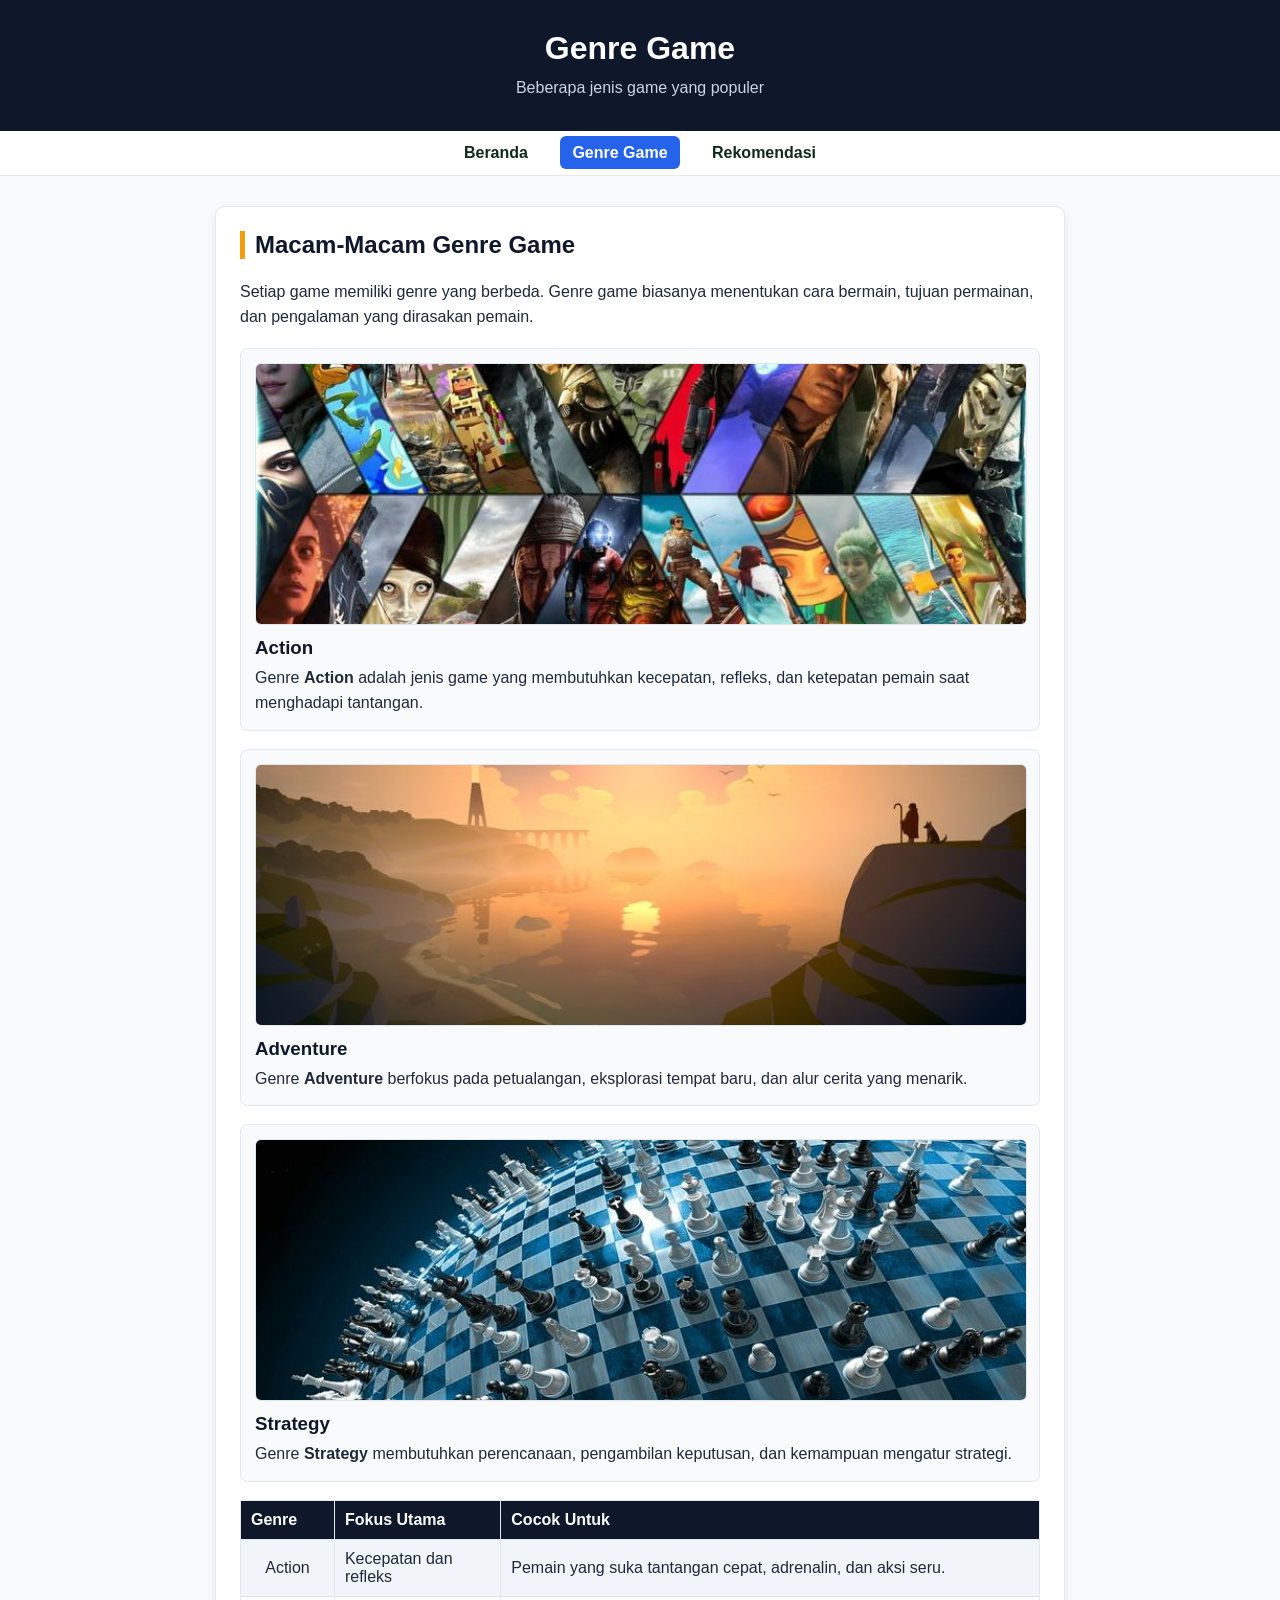
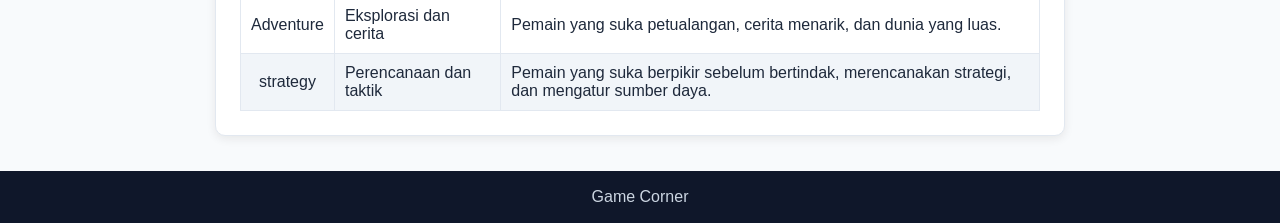
==== genre.html @ 5d0e0b6d "upload tugas uts web client development" ====
<!DOCTYPE html>
<html lang="id">
<head>
  <meta charset="UTF-8">
  <meta name="viewport" content="width=device-width, initial-scale=1.0">
  <title>Genre Game</title>
  <link rel="stylesheet" href="style.css">
</head>
<body>

  <header>
    <h1>Genre Game</h1>
    <p>Beberapa jenis game yang populer</p>
  </header>

  <nav>
    <a href="index.html">Beranda</a>
    <a href="genre.html" class="aktif">Genre Game</a>
    <a href="rekomendasi.html">Rekomendasi</a>
  </nav>

  <main>
    <section>
      <h2>Macam-Macam Genre Game</h2>

      <p>
        Setiap game memiliki genre yang berbeda. Genre game biasanya menentukan
        cara bermain, tujuan permainan, dan pengalaman yang dirasakan pemain.
      </p>

      <div class="genre-list">

        <div class="genre-item">
          <img src="action.jpg">
          <h3>Action</h3>
          <p>
            Genre <strong>Action</strong> adalah jenis game yang membutuhkan
            kecepatan, refleks, dan ketepatan pemain saat menghadapi tantangan.
          </p>
        </div>

        <div class="genre-item">
          <img src="adventure.jpg">
          <h3>Adventure</h3>
          <p>
            Genre <strong>Adventure</strong> berfokus pada petualangan,
            eksplorasi tempat baru, dan alur cerita yang menarik.
          </p>
        </div>

        <div class="genre-item">
          <img src="strategy.jpg">
          <h3>Strategy</h3>
          <p>
            Genre <strong>Strategy</strong> membutuhkan perencanaan,
            pengambilan keputusan, dan kemampuan mengatur strategi.
          </p>
        </div>

      </div>

<table>
  <tr>
    <th>Genre</th>
    <th>Fokus Utama</th>
    <th>Cocok Untuk</th>
  </tr>
  <tr>
    <td style="text-align: center;">Action</td>
    <td>Kecepatan dan refleks</td>
    <td>
      Pemain yang suka tantangan cepat, adrenalin, dan aksi seru.
    </td>
  </tr>
  <tr>
    <td style="text-align: center;">Adventure</td>
    <td>Eksplorasi dan cerita</td>
    <td>
      Pemain yang suka petualangan, cerita menarik, dan dunia yang luas.
    </td>
  </tr>
  <tr>
    <td style="text-align: center;">strategy</td>
    <td>Perencanaan dan taktik</td>
    <td>
      Pemain yang suka berpikir sebelum bertindak, merencanakan strategi, dan mengatur sumber daya.
    </td>
  </tr>
</table>
    </section>
  </main>

  <footer>
    <p>Game Corner</p>
  </footer>

</body>
</html>
---- style.css ----
body {
  margin: 0;
  font-family: Arial, sans-serif;
  background-color: #f8fafc;
  color: #1e293b;
}

header {
  background-color: #0f172a;
  color: white;
  text-align: center;
  padding: 30px 15px;
}

header h1 {
  margin: 0 0 8px;
}

header p {
  margin: 0;
  color: #cbd5e1;
}

nav {
  background-color: white;
  text-align: center;
  padding: 13px;
  border-bottom: 1px solid #e2e8f0;
}

nav a {
  color: #0f2a1c;
  text-decoration: none;
  margin: 0 8px;
  padding: 8px 12px;
  font-weight: bold;
  border-radius: 6px;
}

nav a:hover {
  background-color: #e0f2fe;
  color: #0369a1;
}

nav a.aktif {
  background-color: #2563eb;
  color: white;
}

main {
  max-width: 850px;
  margin: 30px auto;
  padding: 0 15px;
}

section {
  background-color: white;
  padding: 24px;
  border-radius: 10px;
  border: 1px solid #e2e8f0;
  box-shadow: 0 3px 10px rgba(42, 23, 15, 0.08);
}

h2 {
  color: #0f172a;
  margin-top: 0;
  border-left: 5px solid #f59e0b;
  padding-left: 10px;
}

h3 {
  color: #0f172a;
}

p {
  line-height: 1.6;
}

mark {
  background-color: #fef3c7;
  color: #92400e;
  padding: 2px 5px;
  border-radius: 4px;
}

/* Gambar utama di halaman Beranda dan Genre */
.kotak-gambar {
  width: fit-content;
  max-width: 100%;
  margin: 12px auto 18px;
  border: 1px solid #e2e8f0;
  border-radius: 8px;
  background-color: #f1f5f9;
  overflow: hidden;
}

.gambar-utama {
  width: 100%;
  max-width: 720px;
  height: auto;
  display: block;
}

/* Bagian genre atas-bawah */
.genre-list {
  margin-top: 18px;
}

.genre-item {
  background-color: #f8fafc;
  border: 1px solid #e2e8f0;
  border-radius: 8px;
  padding: 14px;
  margin-bottom: 18px;
}

.genre-item img {
  width: 100%;
  max-height: 260px;
  object-fit: cover;
  display: block;
  border-radius: 6px;
  border: 1px solid #e2e8f0;
}

.genre-item h3 {
  margin: 12px 0 6px;
}

.genre-item p {
  margin: 0;
}

/* Tabel genre */
table {
  width: 100%;
  border-collapse: collapse;
  margin-top: 15px;
  background-color: white;
}

th, td {
  border: 1px solid #e2e8f0;
  padding: 10px;
  text-align: left;
}

th {
  background-color: #0f172a;
  color: white;
}

tr:nth-child(even) {
  background-color: #f1f5f9;
}


/* Card rekomendasi game */
.daftar-game {
  display: grid;
  grid-template-columns: repeat(3, 1fr);
  gap: 16px;
  margin-top: 18px;
}

.game-card {
  background-color: #f8fafc;
  border: 1px solid #e2e8f0;
  border-radius: 8px;
  padding: 12px;
}

.game-card img {
  width: 100%;
  height: 140px;
  object-fit: cover;
  display: block;
  border-radius: 6px;
  border: 1px solid #e2e8f0;
}

.game-card h3 {
  margin: 10px 0 6px;
}

.game-card p {
  margin: 0;
  font-size: 15px;
}

footer {
  background-color: #0f172a;
  color: white;
  text-align: center;
  padding: 13px;
  margin-top: 35px;
}

footer p {
  margin: 0;
  color: #cbd5e1;
}

/* Responsif */
@media (max-width: 700px) {
  nav a {
    display: block;
    margin: 8px auto;
    width: fit-content;
  }

  main {
    margin: 18px auto;
  }

  section {
    padding: 16px;
  }

  .genre-item img {
    max-height: 200px;
  }

  .daftar-game {
    grid-template-columns: 1fr;
  }

  .game-card img {
    height: 180px;
  }

  table {
    font-size: 14px;
  }

  th, td {
    padding: 8px;
  }
}
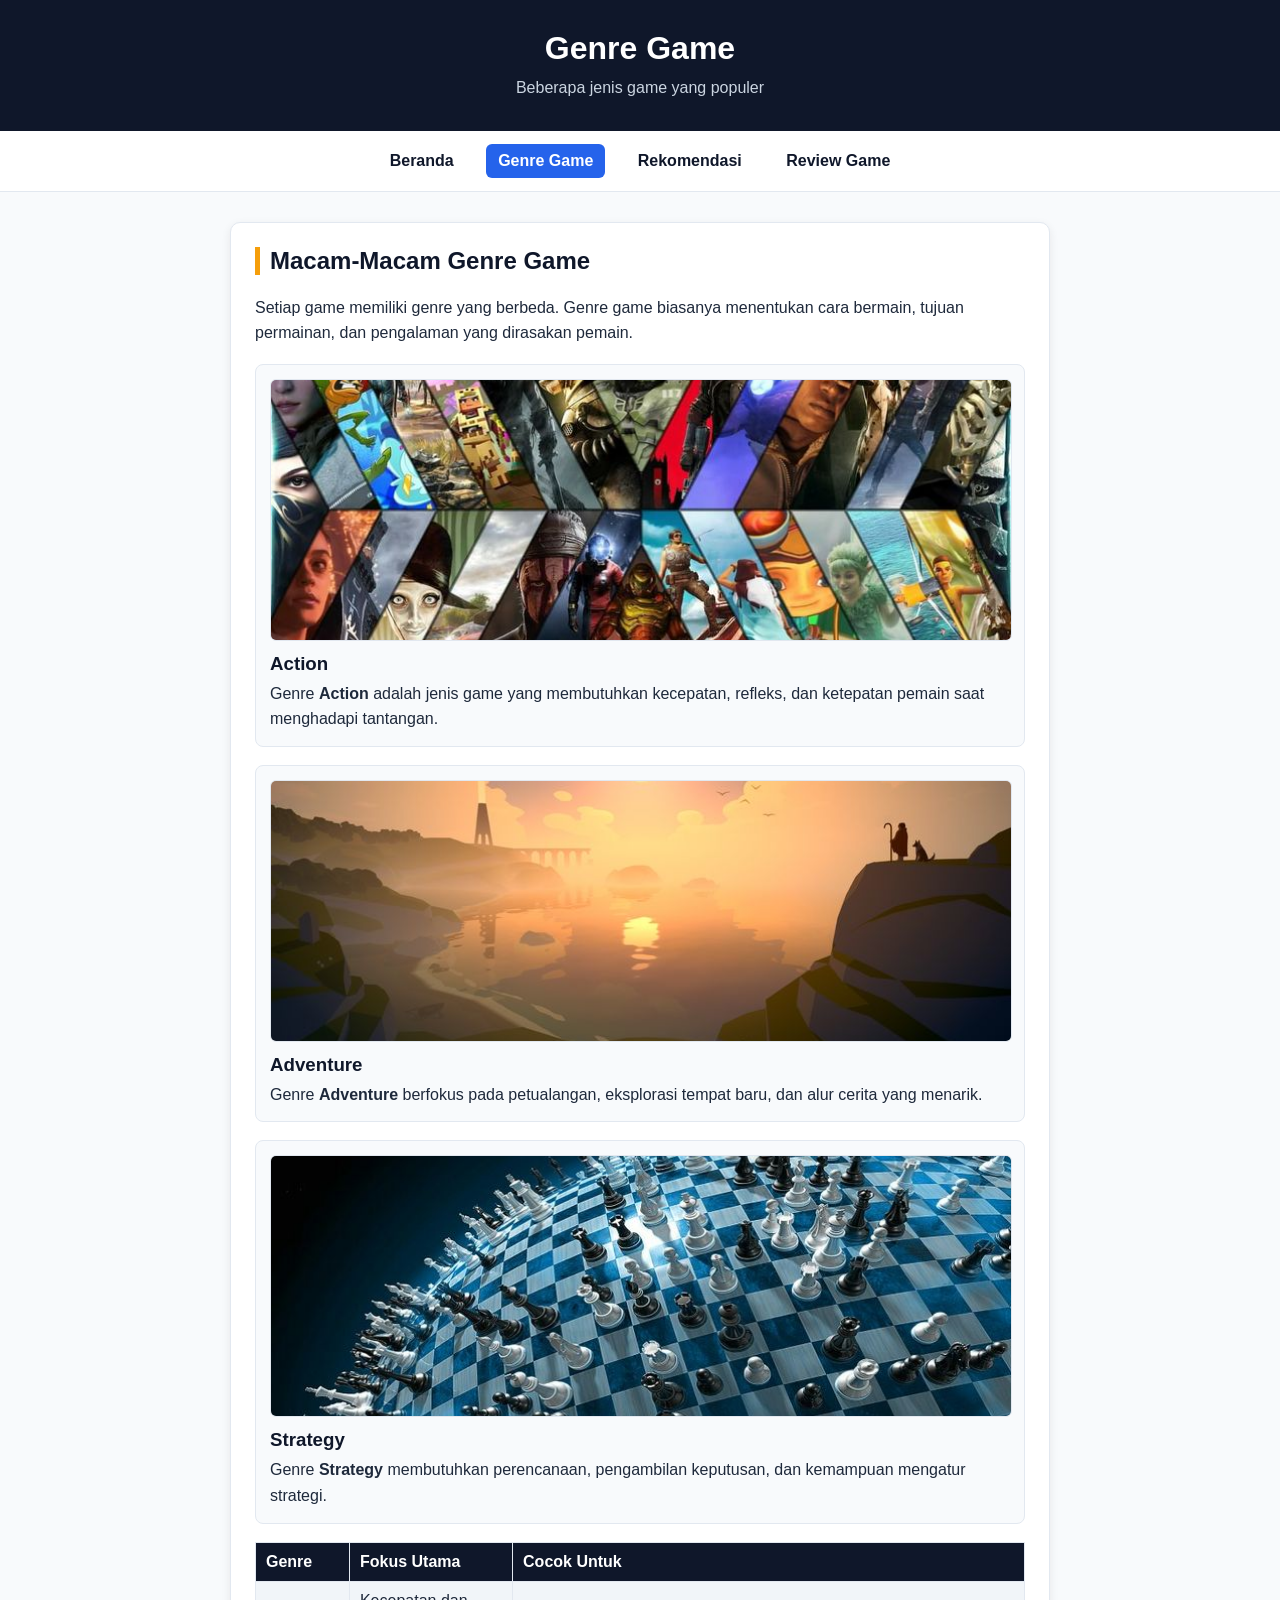
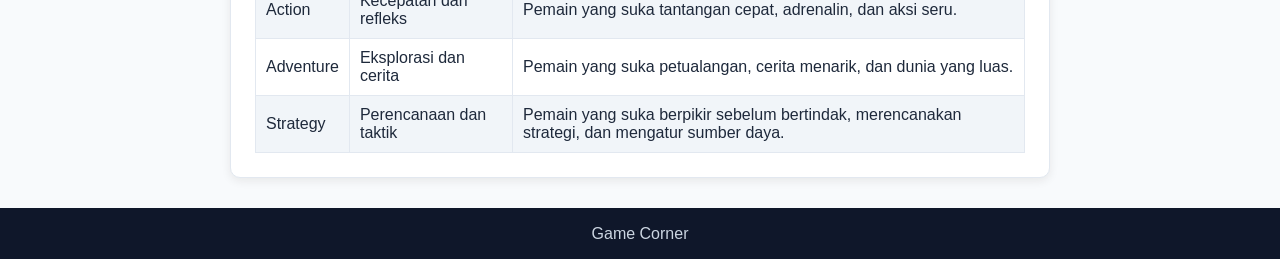
==== commit 6f3ced45: "Update UAS tambah form review game" ====
--- a/genre.html
+++ b/genre.html
@@ -7,7 +7,6 @@
   <link rel="stylesheet" href="style.css">
 </head>
 <body>
-
   <header>
     <h1>Genre Game</h1>
     <p>Beberapa jenis game yang populer</p>
@@ -17,6 +16,7 @@
     <a href="index.html">Beranda</a>
     <a href="genre.html" class="aktif">Genre Game</a>
     <a href="rekomendasi.html">Rekomendasi</a>
+    <a href="review.html">Review Game</a>
   </nav>
 
   <main>
@@ -29,9 +29,8 @@
       </p>
 
       <div class="genre-list">
-
         <div class="genre-item">
-          <img src="action.jpg">
+          <img src="action.jpg" alt="Contoh game action">
           <h3>Action</h3>
           <p>
             Genre <strong>Action</strong> adalah jenis game yang membutuhkan
@@ -40,7 +39,7 @@
         </div>
 
         <div class="genre-item">
-          <img src="adventure.jpg">
+          <img src="adventure.jpg" alt="Contoh game adventure">
           <h3>Adventure</h3>
           <p>
             Genre <strong>Adventure</strong> berfokus pada petualangan,
@@ -49,50 +48,42 @@
         </div>
 
         <div class="genre-item">
-          <img src="strategy.jpg">
+          <img src="strategy.jpg" alt="Contoh game strategy">
           <h3>Strategy</h3>
           <p>
             Genre <strong>Strategy</strong> membutuhkan perencanaan,
             pengambilan keputusan, dan kemampuan mengatur strategi.
           </p>
         </div>
-
       </div>
 
-<table>
-  <tr>
-    <th>Genre</th>
-    <th>Fokus Utama</th>
-    <th>Cocok Untuk</th>
-  </tr>
-  <tr>
-    <td style="text-align: center;">Action</td>
-    <td>Kecepatan dan refleks</td>
-    <td>
-      Pemain yang suka tantangan cepat, adrenalin, dan aksi seru.
-    </td>
-  </tr>
-  <tr>
-    <td style="text-align: center;">Adventure</td>
-    <td>Eksplorasi dan cerita</td>
-    <td>
-      Pemain yang suka petualangan, cerita menarik, dan dunia yang luas.
-    </td>
-  </tr>
-  <tr>
-    <td style="text-align: center;">strategy</td>
-    <td>Perencanaan dan taktik</td>
-    <td>
-      Pemain yang suka berpikir sebelum bertindak, merencanakan strategi, dan mengatur sumber daya.
-    </td>
-  </tr>
-</table>
+      <table>
+        <tr>
+          <th>Genre</th>
+          <th>Fokus Utama</th>
+          <th>Cocok Untuk</th>
+        </tr>
+        <tr>
+          <td>Action</td>
+          <td>Kecepatan dan refleks</td>
+          <td>Pemain yang suka tantangan cepat, adrenalin, dan aksi seru.</td>
+        </tr>
+        <tr>
+          <td>Adventure</td>
+          <td>Eksplorasi dan cerita</td>
+          <td>Pemain yang suka petualangan, cerita menarik, dan dunia yang luas.</td>
+        </tr>
+        <tr>
+          <td>Strategy</td>
+          <td>Perencanaan dan taktik</td>
+          <td>Pemain yang suka berpikir sebelum bertindak, merencanakan strategi, dan mengatur sumber daya.</td>
+        </tr>
+      </table>
     </section>
   </main>
 
   <footer>
     <p>Game Corner</p>
   </footer>
-
 </body>
 </html>
--- a/style.css
+++ b/style.css
@@ -1,5 +1,8 @@
 body {
   margin: 0;
+  min-height: 100vh;
+  display: flex;
+  flex-direction: column;
   font-family: Arial, sans-serif;
   background-color: #f8fafc;
   color: #1e293b;
@@ -29,12 +32,13 @@
 }
 
 nav a {
-  color: #0f2a1c;
+  color: #0f172a;
   text-decoration: none;
   margin: 0 8px;
   padding: 8px 12px;
   font-weight: bold;
   border-radius: 6px;
+  display: inline-block;
 }
 
 nav a:hover {
@@ -48,9 +52,12 @@
 }
 
 main {
+  flex: 1;
+  width: 100%;
   max-width: 850px;
   margin: 30px auto;
   padding: 0 15px;
+  box-sizing: border-box;
 }
 
 section {
@@ -83,7 +90,6 @@
   border-radius: 4px;
 }
 
-/* Gambar utama di halaman Beranda dan Genre */
 .kotak-gambar {
   width: fit-content;
   max-width: 100%;
@@ -101,7 +107,6 @@
   display: block;
 }
 
-/* Bagian genre atas-bawah */
 .genre-list {
   margin-top: 18px;
 }
@@ -131,7 +136,6 @@
   margin: 0;
 }
 
-/* Tabel genre */
 table {
   width: 100%;
   border-collapse: collapse;
@@ -139,7 +143,8 @@
   background-color: white;
 }
 
-th, td {
+th,
+td {
   border: 1px solid #e2e8f0;
   padding: 10px;
   text-align: left;
@@ -154,8 +159,6 @@
   background-color: #f1f5f9;
 }
 
-
-/* Card rekomendasi game */
 .daftar-game {
   display: grid;
   grid-template-columns: repeat(3, 1fr);
@@ -188,12 +191,117 @@
   font-size: 15px;
 }
 
+form {
+  margin-top: 18px;
+}
+
+.form-group {
+  margin-bottom: 16px;
+}
+
+label {
+  display: block;
+  font-weight: bold;
+  margin-bottom: 6px;
+  color: #0f172a;
+}
+
+input,
+select,
+textarea {
+  width: 100%;
+  box-sizing: border-box;
+  border: 1px solid #cbd5e1;
+  border-radius: 8px;
+  padding: 11px 12px;
+  font-size: 15px;
+  font-family: Arial, sans-serif;
+  background-color: #ffffff;
+  color: #1e293b;
+}
+
+input:focus,
+select:focus,
+textarea:focus {
+  outline: 2px solid #93c5fd;
+  border-color: #2563eb;
+}
+
+small {
+  display: block;
+  margin-top: 5px;
+  color: #64748b;
+}
+
+.tombol-form {
+  display: flex;
+  flex-wrap: wrap;
+  gap: 10px;
+  margin-top: 8px;
+}
+
+button {
+  border: none;
+  border-radius: 8px;
+  background-color: #2563eb;
+  color: white;
+  padding: 11px 16px;
+  font-weight: bold;
+  cursor: pointer;
+}
+
+button:hover {
+  background-color: #1d4ed8;
+}
+
+.btn-secondary {
+  background-color: #0f172a;
+}
+
+.btn-secondary:hover {
+  background-color: #334155;
+}
+
+.pesan {
+  margin-top: 15px;
+  font-weight: bold;
+}
+
+.pesan.sukses {
+  color: #15803d;
+}
+
+.pesan.error {
+  color: #b91c1c;
+}
+
+.hasil-review {
+  margin-top: 20px;
+  background-color: #f8fafc;
+  border: 1px solid #e2e8f0;
+  border-radius: 10px;
+  padding: 16px;
+}
+
+.hasil-review.kosong {
+  color: #64748b;
+}
+
+.hasil-review ul {
+  padding-left: 20px;
+  margin-bottom: 0;
+}
+
+.hasil-review li {
+  margin-bottom: 8px;
+}
+
 footer {
   background-color: #0f172a;
   color: white;
   text-align: center;
   padding: 13px;
-  margin-top: 35px;
+  margin-top: 0;
 }
 
 footer p {
@@ -201,7 +309,6 @@
   color: #cbd5e1;
 }
 
-/* Responsif */
 @media (max-width: 700px) {
   nav a {
     display: block;
@@ -233,7 +340,8 @@
     font-size: 14px;
   }
 
-  th, td {
+  th,
+  td {
     padding: 8px;
   }
 }
